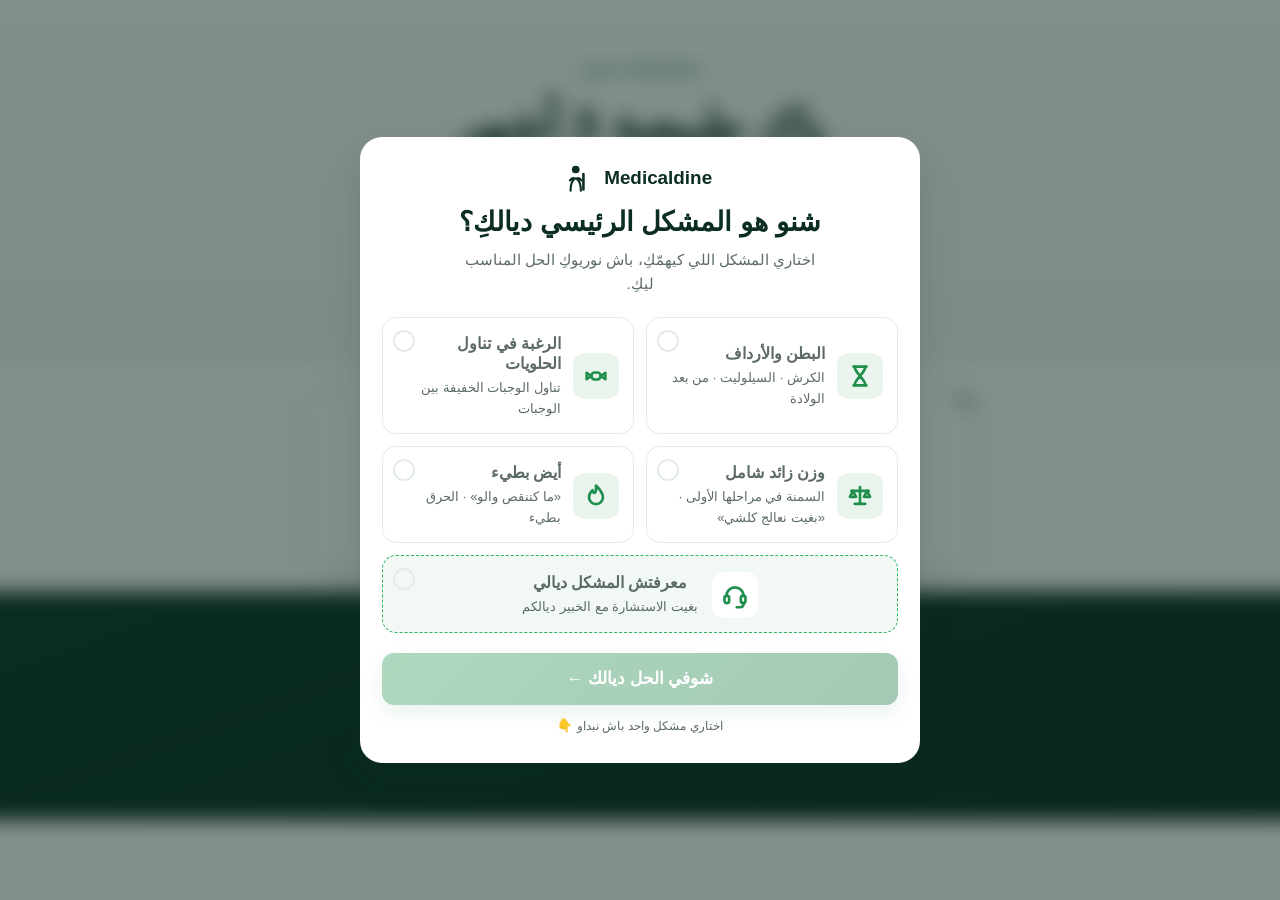
==== index.html @ 5a1ec409 "Add files via upload" ====
<!DOCTYPE html>
<html lang="ar" dir="rtl">
<head>
<meta charset="UTF-8">
<meta name="viewport" content="width=device-width, initial-scale=1, viewport-fit=cover">
<title>Medicaldine — شنو المشكل ديالكِ؟</title>
<meta name="description" content="اختاري المشكل ديالكِ باش نوريوكِ الحل المناسب: البطن، القرم، الوزن الزائد، أو الأيض البطيء. حتا يوصلك عاد خلصي في كل المغرب.">
<meta name="theme-color" content="#1f8f4e">
<link rel="preconnect" href="https://medicaldine.ma">
<link rel="stylesheet" href="styles.css">
<style>html,body{height:100%;overflow:hidden}</style>
</head>
<body>

<!-- FOND FLOUTÉ (faux accueil, non interactif) -->
<div class="gate-bg" aria-hidden="true">
  <div class="gh">
    <span class="eyebrow">Medicaldine · التنحيف</span>
    <h1>پاك طبيعية 3 أشهر مع كوتش وتطبيق هاتفي</h1>
    <p class="lead">حتا يوصلك عاد خلصي · التوصيل مجاني في كل المغرب</p>
  </div>
  <div class="gstrip">
    <img src="https://medicaldine.ma/wp-content/uploads/2026/05/medicaldine6-1.png" alt="">
    <img src="https://medicaldine.ma/wp-content/uploads/2026/05/Untitled-3-e1777773509158.webp" alt="">
    <img src="https://medicaldine.ma/wp-content/uploads/2026/05/hh-1.png" alt="">
    <img src="https://medicaldine.ma/wp-content/uploads/2025/04/medicaldine-pack2.jpg" alt="">
  </div>
  <div class="gband"></div>
</div>
<div class="gate-ov" aria-hidden="true"></div>

<!-- MODAL GATEWAY -->
<div class="gate" id="gate" role="dialog" aria-modal="true" aria-labelledby="gate-title">
  <div class="gate-modal">
    <div class="glogo">
      <span class="logo"><svg viewBox="0 0 44 42" fill="none"><circle cx="12" cy="7" r="6" fill="currentColor"/><path d="M4 40c0-9 2-16 7-19-3-1-6 0-8 3M20 40c0-9-2-16-7-19 3-1 6 0 8 3" stroke="currentColor" stroke-width="3.4" stroke-linecap="round"/><rect x="22" y="12" width="4" height="28" rx="2" fill="currentColor"/></svg>Medicaldine</span>
    </div>
    <h2 id="gate-title">شنو هو المشكل الرئيسي ديالكِ؟</h2>
    <p class="gsub">اختاري المشكل اللي كيهمّكِ، باش نوريوكِ الحل المناسب ليكِ.</p>

    <div class="prob-grid" role="radiogroup" aria-label="المشكل">
      <div class="prob-card" role="radio" aria-checked="false" tabindex="0" data-target="p-ventre.html">
        <span class="tick"><svg viewBox="0 0 24 24" fill="none" stroke="currentColor" stroke-width="3"><path d="M20 6 9 17l-5-5"/></svg></span>
        <span class="pico"><svg viewBox="0 0 24 24" fill="none" stroke="currentColor" stroke-width="2.3" stroke-linecap="round" stroke-linejoin="round"><path d="M6.5 4h11M6.5 20h11"/><path d="M7.5 4c0 3.8 3 5.4 4.5 8 1.5-2.6 4.5-4.2 4.5-8M7.5 20c0-3.8 3-5.4 4.5-8 1.5 2.6 4.5 4.2 4.5 8"/></svg></span>
        <span><b>البطن والأرداف</b><span>الكرش · السيلوليت · من بعد الولادة</span></span>
      </div>
      <div class="prob-card" role="radio" aria-checked="false" tabindex="0" data-target="p-fringales.html">
        <span class="tick"><svg viewBox="0 0 24 24" fill="none" stroke="currentColor" stroke-width="3"><path d="M20 6 9 17l-5-5"/></svg></span>
        <span class="pico"><svg viewBox="0 0 24 24" fill="none" stroke="currentColor" stroke-width="2.3" stroke-linecap="round" stroke-linejoin="round"><rect x="8" y="9" width="8" height="6" rx="3"/><path d="M8 12 4 9.3v5.4L8 12M16 12l4-2.7v5.4L16 12"/></svg></span>
        <span><b>الرغبة في تناول الحلويات</b><span>تناول الوجبات الخفيفة بين الوجبات</span></span>
      </div>
      <div class="prob-card" role="radio" aria-checked="false" tabindex="0" data-target="p-transformation.html">
        <span class="tick"><svg viewBox="0 0 24 24" fill="none" stroke="currentColor" stroke-width="3"><path d="M20 6 9 17l-5-5"/></svg></span>
        <span class="pico"><svg viewBox="0 0 24 24" fill="none" stroke="currentColor" stroke-width="2.3" stroke-linecap="round" stroke-linejoin="round"><path d="M12 4.3v14.4M7.5 18.7h9M4.5 7.6h15"/><path d="M6 7.6 3.4 12.7h5.2L6 7.6M18 7.6l-2.6 5.1h5.2L18 7.6"/></svg></span>
        <span><b>وزن زائد شامل</b><span>السمنة في مراحلها الأولى · «بغيت نعالج كلشي»</span></span>
      </div>
      <div class="prob-card" role="radio" aria-checked="false" tabindex="0" data-target="p-metabolisme.html">
        <span class="tick"><svg viewBox="0 0 24 24" fill="none" stroke="currentColor" stroke-width="3"><path d="M20 6 9 17l-5-5"/></svg></span>
        <span class="pico"><svg viewBox="0 0 24 24" fill="none" stroke="currentColor" stroke-width="2.3" stroke-linecap="round" stroke-linejoin="round"><path d="M12 3c4 4 6 6.5 6 10a6 6 0 0 1-12 0c0-2.2 1.1-4.2 3-6 0 1.8 1 2.6 2 2.2C12.5 8 12 5.5 12 3z"/></svg></span>
        <span><b>أيض بطيء</b><span>«ما كننقص والو» · الحرق بطيء</span></span>
      </div>
      <div class="prob-card consult" role="radio" aria-checked="false" tabindex="0" data-target="__consult__">
        <span class="tick"><svg viewBox="0 0 24 24" fill="none" stroke="currentColor" stroke-width="3"><path d="M20 6 9 17l-5-5"/></svg></span>
        <span class="pico"><svg viewBox="0 0 24 24" fill="none" stroke="currentColor" stroke-width="2.3" stroke-linecap="round" stroke-linejoin="round"><path d="M4.5 13a7.5 7.5 0 0 1 15 0"/><rect x="3" y="12.5" width="4" height="6.5" rx="2"/><rect x="17" y="12.5" width="4" height="6.5" rx="2"/><path d="M19.5 18.8v.7a3 3 0 0 1-3 3h-3"/></svg></span>
        <span><b>معرفتش المشكل ديالي</b><span>بغيت الاستشارة مع الخبير ديالكم</span></span>
      </div>
    </div>

    <div class="gate-actions">
      <button class="btn" id="gate-go" disabled>شوفي الحل ديالك ←</button>
    </div>
    <p class="gate-note">اختاري مشكل واحد باش نبداو 👇</p>
  </div>
</div>

<!-- MODALE CONSULTATION (5ᵉ choix) -->
<div class="modal" id="modal" role="dialog" aria-modal="true">
  <div class="modal-ov js-close"></div>
  <div class="modal-card" id="modal-card">
    <button class="modal-close js-close" aria-label="إغلاق">✕</button>
    <div class="modal-head">
      <div class="k">استشارة مجانية مع الخبير</div>
      <p>خلّي معلوماتكِ والخبير ديالنا كيتواصل معاكِ. بلا خلاص أونلاين.</p>
      <div class="chosen"><svg viewBox="0 0 24 24" width="17" height="17" fill="none" stroke="currentColor" stroke-width="2"><path d="M4.5 13a7.5 7.5 0 0 1 15 0"/><rect x="3" y="12.5" width="4" height="6.5" rx="2"/><rect x="17" y="12.5" width="4" height="6.5" rx="2"/></svg><span id="chosen-pack">—</span></div>
      <div class="chosen-imgs" id="chosen-imgs"></div>
      <div class="chosen-desc" id="chosen-desc"></div>
    </div>
    <form id="lead-form" novalidate>
      <input type="hidden" id="pack-field" name="pack">
      <div class="field" id="field-probleme" style="display:none"><label for="f-probleme">شرحي لينا المشكل ديالك</label><textarea id="f-probleme" name="probleme" rows="3" placeholder="اكتبي شنو حاسة بيه ولا شنو المشكل ديالك…"></textarea></div>
      <div class="field"><label for="f-nom">السمية الكاملة</label><input id="f-nom" name="nom" type="text" autocomplete="name" placeholder="السمية ديالكِ" required><div class="err-msg">دخّلي السمية.</div></div>
      <div class="field"><label for="f-tel">الهاتف</label><input id="f-tel" name="tel" type="tel" inputmode="numeric" autocomplete="tel" placeholder="06 12 34 56 78" required style="direction:ltr;text-align:right"><div class="err-msg">رقم غير صحيح (06 / 07).</div></div>
      <div class="field"><label for="f-ville">المدينة</label><input id="f-ville" name="ville" type="text" autocomplete="address-level2" placeholder="المدينة ديالكِ" required><div class="err-msg">دخّلي المدينة.</div></div>
      <button type="submit" class="btn" style="width:100%;margin-top:18px">طلب الاستشارة ←</button>
      <div class="form-note"><svg viewBox="0 0 24 24" fill="none" stroke="currentColor" stroke-width="2"><rect x="4" y="10" width="16" height="11" rx="2"/><path d="M8 10V7a4 4 0 0 1 8 0v3"/></svg> معلوماتكِ تبقى سرية.</div>
    </form>
    <div class="modal-success">
      <div class="ok"><svg viewBox="0 0 24 24" fill="none" stroke="currentColor" stroke-width="2.5"><path d="M20 6 9 17l-5-5"/></svg></div>
      <h3>تسجّل طلبك، <span class="uname">عزيزتي</span>!</h3>
      <p style="color:var(--muted);margin-top:6px">الخبير ديالنا كيتواصل معاكِ قريب باش يوجّهكِ للحل المناسب 😊</p>
      <button class="btn white js-close" style="margin-top:16px">إغلاق</button>
    </div>
  </div>
</div>

<script>
  document.querySelectorAll('.prob-card').forEach(function(c){
    c.addEventListener('keydown',function(e){ if(e.key==='Enter'||e.key===' '){ e.preventDefault(); c.click(); } });
  });
</script>
<script src="app.js"></script>
</body>
</html>
---- styles.css ----
/* ===== Medicaldine — parcours personnalisé (shared) ===== */
:root{
  --green:#1f8f4e; --green-3:#2bb463; --green-d:#0b2e20; --green-d2:#103a28;
  --mint:#e9f5ec; --mint-2:#f2f9f4; --paper:#f5f8f6;
  --ink:#14231d; --muted:#5c6b64; --line:#e4ece7;
  --grad:linear-gradient(135deg,var(--green-3),var(--green));
  --grad-dark:linear-gradient(160deg,var(--green-d2),var(--green-d));
  --radius:16px; --shadow:0 6px 20px rgba(11,46,32,.07); --shadow-lg:0 14px 38px rgba(11,46,32,.13);
  --wrap:1080px; --font:-apple-system,BlinkMacSystemFont,"Segoe UI","Noto Sans Arabic",Tahoma,Arial,sans-serif;
}
*{box-sizing:border-box;margin:0;padding:0}
html{scroll-behavior:smooth;-webkit-text-size-adjust:100%}
body{font-family:var(--font);color:var(--ink);background:#fff;line-height:1.6;font-size:16px;overflow-x:hidden}
img{max-width:100%;display:block}
h1,h2,h3{line-height:1.28;font-weight:800}
h1{font-size:clamp(1.75rem,7vw,2.9rem)}
h2{font-size:clamp(1.4rem,5.4vw,2.1rem)}
h3{font-size:clamp(1.05rem,3.4vw,1.25rem)}
.wrap{max-width:var(--wrap);margin:0 auto;padding:0 18px}
.eyebrow{display:inline-block;font-size:.78rem;font-weight:800;color:var(--green)}
.lead{font-size:1.02rem;color:var(--muted)}
section{padding:44px 0}
@media(min-width:820px){section{padding:64px 0}}
.center{text-align:center}
.maxw{max-width:640px;margin-inline:auto}
.section-head{margin-bottom:26px}
.bg-white{background:#fff}.bg-mint{background:var(--mint-2)}.bg-paper{background:var(--paper)}
.bg-dark{background:var(--grad-dark);color:#fff}
.bg-dark h2,.bg-dark h3,.bg-dark h4{color:#fff}.bg-dark .lead{color:#c7e2d1}

.logo{display:inline-flex;align-items:center;gap:8px;font-weight:900;font-size:1.18rem;color:var(--green-d);text-decoration:none;direction:ltr}
.logo svg{height:27px;width:auto;flex:none}.logo.on-dark{color:#fff}

header{position:sticky;top:0;z-index:50;background:rgba(255,255,255,.95);backdrop-filter:saturate(1.4) blur(10px);border-bottom:1px solid var(--line)}
.nav{display:flex;align-items:center;justify-content:space-between;height:58px}
.nav .btn{padding:9px 15px;font-size:.85rem}

/* Buttons */
.btn{display:inline-flex;align-items:center;justify-content:center;gap:8px;background:var(--grad);color:#fff;font-weight:800;
  padding:15px 24px;border-radius:12px;border:0;cursor:pointer;text-decoration:none;font-size:1.05rem;
  box-shadow:0 8px 20px rgba(31,143,78,.24);transition:transform .15s,filter .15s;line-height:1.2;font-family:inherit}
.btn:active{transform:scale(.98)}
@media(hover:hover){.btn:hover{filter:brightness(1.05)}}
.btn.white{background:#fff;color:var(--green-d);box-shadow:0 8px 22px rgba(0,0,0,.14)}
.btn[disabled]{opacity:.45;cursor:not-allowed;filter:grayscale(.3)}

/* CTA + CTV */
.cta{margin-top:22px;text-align:center}
.cta .btn{width:100%;max-width:380px}
.ctv{display:flex;align-items:center;justify-content:center;gap:7px;margin-top:10px;font-size:.82rem;color:var(--muted);font-weight:600;flex-wrap:wrap}
.ctv svg{width:15px;height:15px;color:var(--green);flex:none}
.bg-dark .ctv{color:#bfe0cd}.bg-dark .ctv svg{color:#8fe0b3}

/* ===== GATEWAY ===== */
.gate-bg{position:fixed;inset:0;overflow:hidden;filter:blur(9px) saturate(1.05);transform:scale(1.04);pointer-events:none;user-select:none;z-index:0}
.gate-bg .gh{padding:70px 20px 40px;text-align:center;background:linear-gradient(180deg,#fff,var(--mint-2))}
.gate-bg .gh h1{color:var(--green-d);max-width:16ch;margin:14px auto}
.gate-bg .gstrip{display:flex;gap:16px;justify-content:center;flex-wrap:wrap;padding:24px}
.gate-bg .gstrip img{width:150px;height:170px;object-fit:cover;border-radius:16px;box-shadow:var(--shadow)}
.gate-bg .gband{height:220px;background:var(--grad-dark)}
.gate-ov{position:fixed;inset:0;background:rgba(8,33,26,.5);z-index:1}
.gate{position:fixed;inset:0;z-index:2;display:flex;align-items:center;justify-content:center;padding:16px}
.gate-modal{background:#fff;width:100%;max-width:560px;border-radius:22px;box-shadow:var(--shadow-lg);padding:26px 22px;max-height:94vh;overflow:auto;animation:pop .25s ease}
@keyframes pop{from{transform:translateY(12px) scale(.97);opacity:0}to{transform:none;opacity:1}}
.gate-modal .glogo{display:flex;justify-content:center;margin-bottom:12px}
.gate-modal h2{text-align:center;font-size:clamp(1.3rem,5vw,1.7rem);color:var(--green-d)}
.gate-modal .gsub{text-align:center;color:var(--muted);font-size:.95rem;margin:8px auto 20px;max-width:44ch}
.prob-grid{display:grid;grid-template-columns:1fr 1fr;gap:12px}
@media(max-width:440px){.prob-grid{grid-template-columns:1fr}}
.prob-card{position:relative;display:flex;gap:12px;align-items:center;text-align:right;background:#fff;border:1.8px solid var(--line);border-radius:14px;padding:14px;cursor:pointer;transition:border .15s,background .15s,transform .1s}
.prob-card:hover{border-color:var(--green-3)}
.prob-card:active{transform:scale(.99)}
.prob-card .pico{width:46px;height:46px;flex:none;border-radius:12px;background:var(--mint);display:flex;align-items:center;justify-content:center;font-size:1.5rem}
.prob-card .pico svg{width:28px;height:28px;color:var(--green)}
.prob-card b{display:block;font-size:1rem;line-height:1.3}
.prob-card span{display:block;color:var(--muted);font-size:.82rem;margin-top:2px}
.prob-card .tick{position:absolute;top:10px;left:10px;width:22px;height:22px;border-radius:50%;border:2px solid var(--line);display:flex;align-items:center;justify-content:center;transition:.15s}
.prob-card .tick svg{width:13px;height:13px;color:#fff;opacity:0;transition:.15s}
.prob-card.sel{border-color:var(--green);background:var(--mint-2)}
.prob-card.sel .tick{background:var(--green);border-color:var(--green)}
.prob-card.sel .tick svg{opacity:1}
.gate-actions{margin-top:20px}
.gate-actions .btn{width:100%}
.gate-note{text-align:center;color:var(--muted);font-size:.78rem;margin-top:12px}

/* Hero */
.hero{background:linear-gradient(180deg,#fff,var(--mint-2));padding:26px 0 40px}
.hero-photo{border-radius:18px;overflow:hidden;box-shadow:var(--shadow-lg);aspect-ratio:1/1;background:var(--mint);margin-bottom:22px}
.hero-photo img{width:100%;height:100%;object-fit:cover}
.hero h1{margin:6px 0}.hero h1 span{color:var(--green)}
.hero .sub{margin-top:10px;color:var(--muted);font-size:1.05rem}
.trust-row{display:flex;flex-wrap:wrap;gap:7px;margin-top:16px;justify-content:center}
.chip{display:inline-flex;align-items:center;gap:6px;background:#fff;border:1px solid var(--line);color:var(--green-d);font-weight:600;font-size:.8rem;padding:7px 12px;border-radius:999px}
.chip svg{width:14px;height:14px;color:var(--green)}
.rating{display:flex;align-items:center;justify-content:center;gap:7px;font-size:.85rem;color:var(--muted);margin-top:14px}
.stars{color:#e0a500}
@media(min-width:820px){
  .hero{padding:44px 0 56px}
  .hero-grid{display:grid;grid-template-columns:1fr 1fr;gap:44px;align-items:center;text-align:right}
  .hero-grid .hero-photo{aspect-ratio:4/5;margin:0;order:2}
  .hero-grid .hero-txt{order:1}
  .hero-grid .trust-row,.hero-grid .rating{justify-content:flex-start}
  .hero-grid .cta{text-align:right}.hero-grid .cta .ctv{justify-content:flex-start}
}

/* Media rows */
.media{display:grid;gap:22px}
.m-img{border-radius:16px;overflow:hidden;box-shadow:var(--shadow);background:var(--mint)}
.m-img img{width:100%;aspect-ratio:4/3;object-fit:cover;display:block}
@media(min-width:820px){.media{grid-template-columns:1fr 1fr;gap:44px;align-items:center}.media.rev .m-img{order:2}.m-img img{aspect-ratio:4/5}}

.check-list{list-style:none;display:grid;gap:11px;margin-top:14px}
.check-list li{display:flex;gap:10px;align-items:flex-start;font-size:1rem}
.check-list li svg{flex:none;width:21px;height:21px;color:var(--green);margin-top:3px}
.bg-dark .check-list li svg{color:#8fe0b3}

/* Products */
.prod-grid{display:grid;gap:14px;max-width:760px;margin-inline:auto}
.prod-card{background:#fff;border:1px solid var(--line);border-radius:16px;overflow:hidden;display:grid;grid-template-columns:104px 1fr;align-items:center}
@media(min-width:560px){.prod-card{grid-template-columns:200px 1fr}}
.prod-card .pimg{aspect-ratio:1/1;background:var(--paper);height:100%}
.prod-card .pimg img{width:100%;height:100%;object-fit:contain;padding:10px}
.prod-card .pbody{padding:16px}
.prod-card h3{font-size:1.1rem}
.prod-card > .pbody > p{color:var(--muted);font-size:.9rem;margin-top:4px}
.packs{display:grid;gap:8px;margin-top:14px}
.pack{display:flex;align-items:center;gap:8px;width:100%;border:1.5px solid var(--line);border-radius:11px;padding:10px 12px;cursor:pointer;background:#fff;transition:border .15s,background .15s,transform .1s;font-family:inherit;text-align:right}
.pack:hover{border-color:var(--green-3);background:var(--mint-2)}
.pack:active{transform:scale(.99)}
.pack.pop{border-color:var(--green);background:var(--mint-2)}
.pack .pk-l{display:flex;flex-direction:column;flex:1;align-items:flex-start}
.pack .pk-name{font-weight:800;font-size:.9rem;color:var(--ink)}
.pack .pk-tag{font-size:.66rem;color:var(--green);font-weight:800;margin-top:1px}
.pack .pk-r{text-align:left;direction:ltr;line-height:1.15}
.pack .pk-old{display:block;text-decoration:line-through;color:var(--muted);font-size:.7rem}
.pack .pk-now{color:var(--green-d);font-weight:900;font-size:1rem}
.pack svg{width:16px;height:16px;color:var(--green);flex:none}

/* Value boxes */
.value-cols{display:grid;gap:14px;margin-top:14px}
@media(min-width:560px){.value-cols{grid-template-columns:1fr 1fr}}
.vbox{background:#fff;border:1px solid var(--line);border-radius:14px;padding:18px}
.vbox .vh{display:flex;align-items:center;gap:9px;margin-bottom:10px}
.vbox .vi{width:38px;height:38px;border-radius:10px;background:var(--mint);color:var(--green);display:flex;align-items:center;justify-content:center;flex:none}
.vbox .vi svg{width:21px;height:21px}
.vbox h4{font-size:1.02rem;font-weight:800}
.vbox ul{list-style:none;display:grid;gap:7px}
.vbox ul li{display:flex;gap:8px;align-items:flex-start;font-size:.92rem}
.vbox ul li svg{flex:none;width:17px;height:17px;color:var(--green);margin-top:4px}

/* ===== 3 OFFRES (tiers) ===== */
#offres{scroll-margin-top:72px}
.oto-pill{display:inline-flex;align-items:center;gap:6px;background:#fde7d6;color:#b45309;font-weight:800;font-size:.8rem;padding:7px 14px;border-radius:999px}
.tiers{display:grid;gap:16px}
@media(min-width:820px){.tiers{grid-template-columns:repeat(3,1fr);align-items:stretch}
  .tiers.n4{grid-template-columns:repeat(4,1fr)}
  .tiers.n3{grid-template-columns:repeat(3,1fr)}
  .tiers.n2{grid-template-columns:1fr 1fr;max-width:680px;margin-inline:auto}}
.prod-grid.one{max-width:280px;margin-inline:auto}
.tier{position:relative;background:#fff;border:1px solid var(--line);border-radius:18px;padding:22px;display:flex;flex-direction:column;box-shadow:var(--shadow)}
.tier.reco{border:2px solid var(--green);box-shadow:var(--shadow-lg)}
@media(min-width:820px){.tier.reco{transform:translateY(-8px)}}
.tier-badge{position:absolute;top:-11px;right:18px;background:var(--grad);color:#fff;font-size:.72rem;font-weight:800;padding:5px 13px;border-radius:999px}
.tier .tname{font-size:.82rem;font-weight:800;color:var(--green);letter-spacing:.02em}
.tier h3{font-size:1.2rem;margin:2px 0 4px}
.tier .tsub{color:var(--muted);font-size:.86rem;min-height:20px}
.tier .tprice{display:flex;align-items:baseline;gap:9px;margin:14px 0 4px;flex-wrap:wrap}
.tier .told{text-decoration:line-through;color:var(--muted);font-size:.95rem;direction:ltr}
.tier .tnow{color:var(--green-d);font-weight:900;font-size:2rem;line-height:1;direction:ltr}
.tier .tnow small{font-size:.9rem;font-weight:800}
.tier .promo{display:inline-block;background:#fde9d8;color:#b45309;font-weight:800;font-size:.74rem;padding:4px 10px;border-radius:999px;margin-bottom:12px}
.tier .tlist{list-style:none;display:grid;gap:9px;margin:6px 0 16px}
.tier .tlabel{font-size:.75rem;font-weight:800;color:var(--muted);margin-top:6px}
.tier .tlist li{display:flex;gap:9px;align-items:flex-start;font-size:.92rem}
.tier .tlist li svg{flex:none;width:18px;height:18px;color:var(--green);margin-top:4px}
.tier .tlist li.prod{align-items:center}
.tier .tlist li.prod svg{color:var(--green-d)}
.tier .tlist li.prod .pthumb{flex:none;width:42px;height:42px;object-fit:contain;padding:2px;border-radius:8px;background:#fff;border:1px solid var(--line);margin-top:0}
.tier .tlist li.prod span{font-weight:600}
.tier .btn{width:100%;margin-top:auto}
.tier .tctv{text-align:center;font-size:.76rem;color:var(--muted);margin-top:8px}
.tier .tctv svg{width:13px;height:13px;color:var(--green);vertical-align:-2px}

/* Videos */
.video-grid{display:grid;grid-template-columns:1fr 1fr;gap:11px}
@media(min-width:560px){.video-grid{grid-template-columns:repeat(3,1fr)}}
@media(min-width:820px){.video-grid{grid-template-columns:repeat(6,1fr)}}
.vcard{border-radius:12px;overflow:hidden;background:#000;box-shadow:var(--shadow);aspect-ratio:9/16}
.vcard video{width:100%;height:100%;object-fit:cover;display:block;background:#000}
.testi-row{display:grid;gap:12px;margin-top:18px}
@media(min-width:680px){.testi-row{grid-template-columns:repeat(3,1fr)}}
.testi{background:#fff;border:1px solid var(--line);border-radius:12px;padding:16px}
.testi .stars{font-size:.95rem;margin-bottom:7px}.testi p{font-size:.95rem}
.testi .who{display:flex;align-items:center;gap:10px;margin-top:12px}
.testi .av{width:36px;height:36px;border-radius:50%;background:var(--grad);color:#fff;display:flex;align-items:center;justify-content:center;font-weight:800;flex:none}
.testi .who b{display:block;font-size:.86rem}.testi .who span{font-size:.75rem;color:var(--muted)}

/* Reassurance */
.reassure{display:grid;gap:12px}
@media(min-width:680px){.reassure{grid-template-columns:repeat(3,1fr)}}
.reassure .r{display:flex;gap:12px;align-items:center;background:#fff;border:1px solid var(--line);border-radius:12px;padding:16px}
.reassure .r svg{flex:none;width:24px;height:24px;color:var(--green)}
.reassure .r b{display:block;font-size:.95rem}.reassure .r span{color:var(--muted);font-size:.85rem}

/* FAQ */
.faq{display:grid;gap:10px;max-width:760px;margin-inline:auto}
.faq details{background:#fff;border:1px solid var(--line);border-radius:12px;padding:2px 18px}
.faq summary{cursor:pointer;list-style:none;font-weight:700;padding:15px 0 15px 30px;position:relative;font-size:1rem}
.faq summary::-webkit-details-marker{display:none}
.faq summary::after{content:"+";position:absolute;left:0;top:12px;font-size:1.5rem;font-weight:400;color:var(--green);transition:transform .2s}
.faq details[open] summary::after{transform:rotate(45deg)}
.faq .a{padding:0 0 15px;color:var(--muted);font-size:.95rem}

.urgency{display:inline-flex;align-items:center;gap:8px;background:rgba(255,255,255,.12);border:1px solid rgba(255,255,255,.26);color:#fff;font-weight:700;padding:8px 15px;border-radius:999px;font-size:.85rem;margin-bottom:16px}
.urgency .pulse{width:8px;height:8px;border-radius:50%;background:#8fe0b3;animation:pulse 1.8s infinite}
@keyframes pulse{0%{box-shadow:0 0 0 0 rgba(143,224,179,.6)}70%{box-shadow:0 0 0 10px rgba(143,224,179,0)}100%{box-shadow:0 0 0 0 rgba(143,224,179,0)}}

footer{background:#08211a;color:#9fbab4;padding:28px 0;font-size:.82rem;text-align:center}
footer .logo{margin-bottom:8px}
footer a{color:#cfe6dc;text-decoration:none}

.mobile-cta{position:fixed;left:0;right:0;bottom:0;z-index:60;background:#fff;border-top:1px solid var(--line);padding:8px 14px calc(8px + env(safe-area-inset-bottom));box-shadow:0 -6px 22px rgba(0,0,0,.08);display:none;text-align:center;transform:translateY(135%);transition:transform .3s cubic-bezier(.22,1,.36,1)}
.mobile-cta.show{transform:translateY(0)}
.mobile-cta .btn{width:100%;padding:14px}
.mobile-cta .ctv{margin-top:5px;font-size:.72rem}
@media(max-width:819px){.mobile-cta{display:block}body.has-mcta{padding-bottom:86px}}

/* Modal form */
.modal{position:fixed;inset:0;z-index:100;display:none;align-items:flex-end;justify-content:center}
@media(min-width:560px){.modal{align-items:center;padding:16px}}
.modal.open{display:flex}
.modal-ov{position:absolute;inset:0;background:rgba(8,33,26,.62);backdrop-filter:blur(3px)}
.modal-card{position:relative;background:#fff;width:100%;max-width:440px;border-radius:20px 20px 0 0;box-shadow:var(--shadow-lg);padding:24px 20px;max-height:94vh;overflow:auto;animation:up .25s ease}
@media(min-width:560px){.modal-card{border-radius:20px;animation:pop .22s ease}}
@keyframes up{from{transform:translateY(100%)}to{transform:none}}
.modal-close{position:absolute;top:12px;left:12px;width:34px;height:34px;border:0;background:var(--paper);border-radius:50%;cursor:pointer;font-size:1.1rem;color:var(--muted)}
.modal-head{padding-left:30px}
.modal-head .k{font-weight:900;font-size:1.2rem;color:var(--green-d)}
.modal-head p{color:var(--muted);font-size:.9rem;margin-top:5px}
.chosen{display:flex;align-items:center;gap:8px;background:var(--mint);color:var(--green-d);font-weight:800;font-size:.9rem;padding:11px 13px;border-radius:12px;margin-top:14px}
.chosen svg{width:17px;height:17px;color:var(--green);flex:none}
.field{margin-top:13px}
.field label{display:block;font-weight:700;font-size:.82rem;margin-bottom:6px;color:var(--green-d)}
.field input,.field select{width:100%;padding:14px;border:1.6px solid var(--line);border-radius:12px;font-size:1.05rem;font-family:inherit;background:#fdfefe;color:var(--ink)}
.field select{appearance:none;padding-left:40px;background-image:url("data:image/svg+xml,%3Csvg xmlns='http://www.w3.org/2000/svg' width='14' height='14' viewBox='0 0 24 24' fill='none' stroke='%235c6b64' stroke-width='2.5'%3E%3Cpath d='M6 9l6 6 6-6'/%3E%3C/svg%3E");background-repeat:no-repeat;background-position:left 14px center}
.field input:focus,.field select:focus{outline:0;border-color:var(--green);box-shadow:0 0 0 4px rgba(31,143,78,.14)}
.field input.err,.field select.err{border-color:#c0392b}
.err-msg{color:#c0392b;font-size:.76rem;margin-top:5px;display:none}
.field input.err ~ .err-msg,.field select.err ~ .err-msg{display:block}
.form-note{display:flex;align-items:center;gap:7px;justify-content:center;margin-top:12px;color:var(--muted);font-size:.78rem}
.form-note svg{width:14px;height:14px;color:var(--green);flex:none}
.modal-success{display:none;text-align:center;padding:8px 6px}
.modal-success .ok{width:58px;height:58px;border-radius:50%;background:var(--mint);color:var(--green);display:flex;align-items:center;justify-content:center;margin:4px auto 14px}
.modal-success .ok svg{width:30px;height:30px}
.modal-card.done form,.modal-card.done .modal-head{display:none}
.modal-card.done .modal-success{display:block}
.note-prod{font-size:.82rem;color:var(--muted);text-align:center;margin-top:16px}

/* ================= MOBILE OPTIMIZATION (clients = mobile only) ================= */
*{-webkit-tap-highlight-color:transparent}
a,button,summary,.btn,.pack,.prob-card{touch-action:manipulation}
html{scroll-padding-top:70px}
.btn{min-height:52px}
img{content-visibility:auto}

@media(max-width:819px){
  /* Mobile : ordre naturel (du moins cher au plus cher), pas de réordonnancement */
  .tier{padding:16px 18px 18px}
  .tier.reco{transform:none}

  /* CTA plus grands, faciles à toucher au pouce */
  .cta .btn{min-height:56px;font-size:1.1rem;font-weight:800}
  .tier .btn{min-height:54px;font-size:1.05rem}
  .nav .btn{min-height:44px}

  /* Hero plus compact : le CTA vers les offres est atteint plus vite */
  .hero{padding:16px 0 28px}
  .hero-photo{aspect-ratio:1/1;max-height:46vh;margin-bottom:16px}
  .hero-photo img{object-position:center 30%}
  .hero h1{font-size:1.95rem;line-height:1.25}
  .hero .sub{font-size:1rem;margin-top:8px}
  .trust-row{gap:6px;margin-top:12px}
  .chip{font-size:.76rem;padding:6px 10px}

  /* Sections un peu plus serrées = moins de scroll */
  section{padding:38px 0}
  .section-head{margin-bottom:22px}

  /* Barre CTA fixe : très visible et confortable */
  .mobile-cta{padding:9px 12px calc(9px + env(safe-area-inset-bottom))}
  .mobile-cta .btn{min-height:56px;font-size:1.06rem;font-weight:800}
  body.has-mcta{padding-bottom:92px}

  /* FAQ : zone de tap plus grande */
  .faq summary{padding:18px 0 18px 32px;font-size:1.02rem}
  .faq summary::after{top:14px}

  /* Modale : fermeture plus grande + champs confortables (pas de zoom iOS) */
  .modal-close{width:40px;height:40px;font-size:1.25rem}
  .modal-card{padding:22px 18px calc(20px + env(safe-area-inset-bottom))}
  .field input,.field select{padding:15px;font-size:16px}
  .field label{font-size:.86rem}

  /* Vidéos : 2 colonnes lisibles */
  .video-grid{gap:10px}

  /* Liens/titres respirent */
  h1,h2{letter-spacing:-.01em}
}

/* Très petits écrans */
@media(max-width:360px){
  body{font-size:15px}
  .hero h1{font-size:1.75rem}
  .tier .tnow{font-size:1.7rem}
}

/* ============ DESKTOP : les 3 offres visibles ensemble sans scroller ============ */
@media(min-width:820px){
  #offres{padding:26px 0}
  #offres .wrap{max-width:1180px}
  #offres .section-head{margin-bottom:12px}
  #offres .oto-pill{padding:4px 11px;font-size:.74rem}
  #offres h2{font-size:1.45rem;margin-top:7px}
  #offres .lead{font-size:.88rem;margin-top:5px}

  .tiers{gap:14px}
  .tier{padding:14px 16px}
  .tier.reco{transform:none}                 /* pas de décalage qui rallonge la section */
  .tier .tname{font-size:.76rem}
  .tier h3{font-size:1.05rem;margin:1px 0 2px}
  .tier .tsub{font-size:.79rem;min-height:0;line-height:1.35}
  .tier .tprice{margin:6px 0 3px}
  .tier .tnow{font-size:1.48rem}
  .tier .promo{margin-bottom:6px;padding:3px 9px;font-size:.72rem}
  .tier .tlabel{margin-top:1px;font-size:.69rem}
  .tier .tlist{gap:5px;margin:3px 0 8px}
  .tier .tlist li{font-size:.84rem}
  .tier .tlist li.prod .pthumb{width:28px;height:28px}
  .tier .btn{min-height:42px;padding:10px 16px;font-size:.96rem}
  .tier .tctv{margin-top:4px;font-size:.74rem}
}

/* Garantie satisfait ou remboursé (sous les offres) */
.guarantee{display:flex;align-items:center;justify-content:center;gap:10px;max-width:600px;margin:18px auto 0;background:#fff;border:1.5px solid var(--green);border-radius:14px;padding:13px 18px;color:var(--green-d);font-weight:800;font-size:.98rem;text-align:center;line-height:1.4;box-shadow:var(--shadow)}
.guarantee svg{width:24px;height:24px;color:var(--green);flex:none}
@media(min-width:820px){.guarantee{margin-top:14px;font-size:.95rem;padding:11px 18px}}

/* Modale : images des produits du pack choisi */
.chosen-imgs{display:flex;gap:8px;flex-wrap:wrap;margin-top:10px}
.chosen-imgs .ci{display:flex;flex-direction:column;align-items:center;gap:4px;flex:1;min-width:72px;background:#fff;border:1px solid var(--line);border-radius:10px;padding:7px 6px}
.chosen-imgs .ci img{width:40px;height:40px;object-fit:contain}
.chosen-imgs .ci span{font-size:.68rem;color:var(--muted);font-weight:700;text-align:center;line-height:1.2}

/* ===== Section produits : fiches premium (image + fوائد + مكوّنات) ===== */
#produits{scroll-margin-top:72px}
.pinfo-grid{display:grid;gap:18px;max-width:960px;margin-inline:auto}
@media(min-width:820px){
  .pinfo-grid.n2{grid-template-columns:1fr 1fr}
  .pinfo-grid.n3{grid-template-columns:repeat(3,1fr)}
  .pinfo-grid.n1{grid-template-columns:1fr;max-width:520px}
}
.pinfo{background:#fff;border:1px solid var(--line);border-radius:20px;overflow:hidden;box-shadow:var(--shadow);display:flex;flex-direction:column;transition:transform .18s ease,box-shadow .18s ease}
@media(hover:hover){.pinfo:hover{transform:translateY(-4px);box-shadow:var(--shadow-lg)}}
.pinfo-media{position:relative;display:flex;align-items:center;justify-content:center;padding:22px;min-height:170px;background:radial-gradient(120% 120% at 50% 0%,#eef8f1,#dcefe3)}
.pinfo-media::after{content:"";position:absolute;left:50%;bottom:16px;transform:translateX(-50%);width:60%;height:14px;background:rgba(11,46,32,.16);filter:blur(9px);border-radius:50%}
.pinfo-media img{position:relative;max-height:140px;max-width:74%;object-fit:contain;filter:drop-shadow(0 10px 16px rgba(11,46,32,.18))}
.pinfo-content{padding:18px 20px 20px;flex:1}
.pinfo-content h3{font-size:1.22rem;color:var(--green-d)}
.pinfo-label{font-size:.72rem;font-weight:800;color:var(--green);letter-spacing:.03em;margin:14px 0 8px}
.pinfo .check-list{margin-top:0;gap:9px}
.pinfo .check-list li{font-size:.93rem;align-items:center}
.pinfo .check-list li svg{width:22px;height:22px;flex:none;margin-top:0;color:var(--green);background:var(--mint);border-radius:50%;padding:4px}
.ingredients{display:flex;flex-wrap:wrap;gap:7px}
.ingredients .ing{background:var(--mint-2);border:1px solid var(--line);color:var(--green-d);font-weight:700;font-size:.79rem;padding:6px 12px;border-radius:999px}

/* Bouton "je ne sais pas quel pack" (sous les offres) */
.not-sure{text-align:center;margin-top:16px}
.not-sure button{display:inline-flex;align-items:center;justify-content:center;gap:9px;width:100%;max-width:560px;background:var(--mint-2);border:1.6px dashed var(--green);color:var(--green-d);font-weight:800;font-size:.95rem;line-height:1.35;padding:14px 20px;border-radius:14px;cursor:pointer;font-family:inherit;transition:background .15s,transform .1s}
.not-sure button:hover{background:var(--mint)}
.not-sure button:active{transform:scale(.99)}
.not-sure button svg{width:20px;height:20px;color:var(--green);flex:none}
/* Bloc description du problème dans la modale */
.chosen-desc{display:none;background:var(--mint-2);border:1px solid var(--line);border-right:3px solid var(--green);border-radius:12px;padding:12px 14px;margin-top:10px;font-size:.92rem;color:var(--ink);line-height:1.6;font-weight:600}

/* 5ᵉ choix gateway : consultation avec l'expert (pleine largeur, contenu centré) */
.prob-card.consult{grid-column:1 / -1;border-style:dashed;border-color:var(--green-3);background:var(--mint-2);justify-content:center;text-align:center;gap:14px}
.prob-card.consult .pico{background:#fff}
.prob-card.consult > span:last-child{flex:0 1 auto}
.prob-card.consult.sel{border-style:solid;border-color:var(--green)}
/* Textarea (description du problème) */
.field textarea{width:100%;padding:14px;border:1.6px solid var(--line);border-radius:12px;font-size:16px;font-family:inherit;background:#fdfefe;color:var(--ink);resize:vertical;min-height:84px;line-height:1.55}
.field textarea::placeholder{color:#9fb0aa}
.field textarea:focus{outline:0;border-color:var(--green);box-shadow:0 0 0 4px rgba(31,143,78,.14)}

/* ===== Offres repliables (desktop = tout ouvert ; mobile = plié + "lire la suite") ===== */
.tier-toggle{display:none}
.tier-more{display:block}
@media(min-width:820px){
  /* Desktop : contenu toujours visible, bouton aligné en bas (hauteurs égales) */
  .tier-more{display:flex;flex-direction:column;flex:1}
  .tier-toggle{display:none !important}
}
@media(max-width:819px){
  /* Mobile : petite carte, contenu masqué derrière "اقرأ المزيد" */
  .tier-more{display:none}
  .tier.open .tier-more{display:block;animation:fade .2s ease}
  .tier-toggle{display:inline-flex;align-items:center;justify-content:center;gap:7px;width:100%;margin-top:12px;
    background:#fff;border:1.6px solid var(--green);color:var(--green-d);font-weight:800;font-size:.92rem;
    padding:11px;border-radius:11px;cursor:pointer;font-family:inherit;transition:background .15s}
  .tier-toggle:active{background:var(--mint-2)}
  .tier-toggle svg{width:17px;height:17px;transition:transform .2s}
  .tier.open .tier-toggle svg{transform:rotate(180deg)}
  .tier.reco .tier-toggle{border-color:var(--green);background:var(--mint-2)}
}
@keyframes fade{from{opacity:0;transform:translateY(-4px)}to{opacity:1;transform:none}}

/* Vignettes produits dans la carte d'offre + carte repliée plus compacte (mobile) */
.tier-thumbs{display:none}
@media(max-width:819px){
  .tier{padding:14px 16px 14px}
  .tier:not(.open) .tsub{display:none}
  .tier .tname{font-size:.74rem}
  .tier h3{margin:1px 0}
  .tier .tprice{margin:6px 0 4px}
  .tier .tnow{font-size:1.7rem}
  .tier .promo{margin-bottom:0}
  .tier-thumbs{display:flex;gap:6px;justify-content:flex-start;margin:10px 0 2px;flex-wrap:wrap}
  .tier.open .tier-thumbs{display:none}
  .tier-thumbs img{width:42px;height:42px;object-fit:contain;background:#fff;border:1px solid var(--line);border-radius:9px;padding:2px}
  .tier-toggle{margin-top:10px;padding:9px;font-size:.88rem}
}
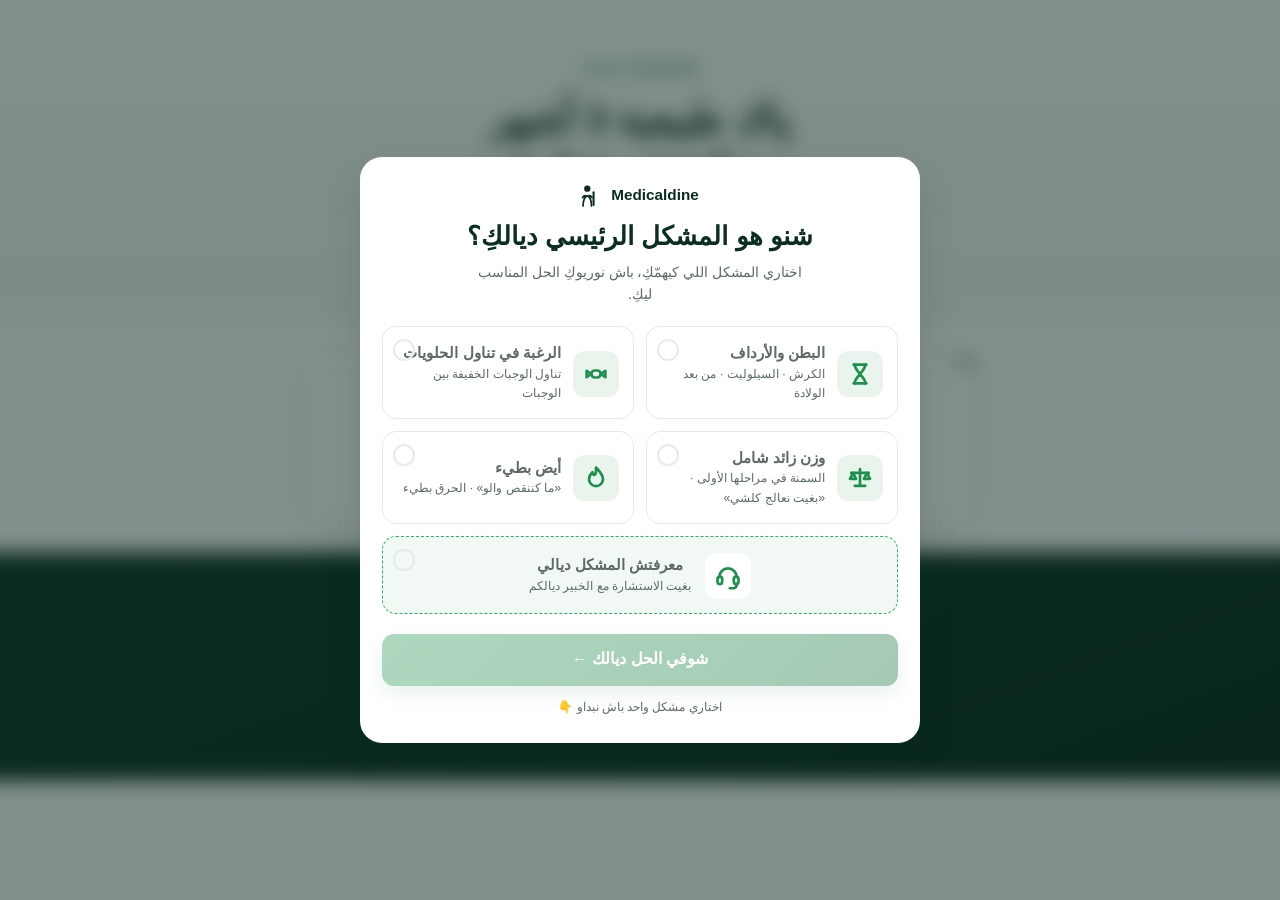
==== commit 4552876c: "gfrez" ====
--- a/index.html
+++ b/index.html
@@ -6,6 +6,23 @@
 <title>Medicaldine — شنو المشكل ديالكِ؟</title>
 <meta name="description" content="اختاري المشكل ديالكِ باش نوريوكِ الحل المناسب: البطن، القرم، الوزن الزائد، أو الأيض البطيء. حتا يوصلك عاد خلصي في كل المغرب.">
 <meta name="theme-color" content="#1f8f4e">
+<!-- Meta Pixel Code -->
+<script>
+!function(f,b,e,v,n,t,s)
+{if(f.fbq)return;n=f.fbq=function(){n.callMethod?
+n.callMethod.apply(n,arguments):n.queue.push(arguments)};
+if(!f._fbq)f._fbq=n;n.push=n;n.loaded=!0;n.version='2.0';
+n.queue=[];t=b.createElement(e);t.async=!0;
+t.src=v;s=b.getElementsByTagName(e)[0];
+s.parentNode.insertBefore(t,s)}(window, document,'script',
+'https://connect.facebook.net/en_US/fbevents.js');
+fbq('init', '1338142448259106');
+fbq('track', 'PageView');
+</script>
+<noscript><img height="1" width="1" style="display:none"
+src="https://www.facebook.com/tr?id=1338142448259106&ev=PageView&noscript=1"
+/></noscript>
+<!-- End Meta Pixel Code -->
 <link rel="preconnect" href="https://medicaldine.ma">
 <link rel="stylesheet" href="styles.css">
 <style>html,body{height:100%;overflow:hidden}</style>
--- a/styles.css
+++ b/styles.css
@@ -9,13 +9,13 @@
   --wrap:1080px; --font:-apple-system,BlinkMacSystemFont,"Segoe UI","Noto Sans Arabic",Tahoma,Arial,sans-serif;
 }
 *{box-sizing:border-box;margin:0;padding:0}
-html{scroll-behavior:smooth;-webkit-text-size-adjust:100%}
-body{font-family:var(--font);color:var(--ink);background:#fff;line-height:1.6;font-size:16px;overflow-x:hidden}
+html{scroll-behavior:smooth;-webkit-text-size-adjust:100%;font-size:93.75%}
+body{font-family:var(--font);color:var(--ink);background:#fff;line-height:1.6;font-size:1rem;overflow-x:hidden}
 img{max-width:100%;display:block}
 h1,h2,h3{line-height:1.28;font-weight:800}
-h1{font-size:clamp(1.75rem,7vw,2.9rem)}
-h2{font-size:clamp(1.4rem,5.4vw,2.1rem)}
-h3{font-size:clamp(1.05rem,3.4vw,1.25rem)}
+h1{font-size:clamp(1.55rem,6vw,2.5rem)}
+h2{font-size:clamp(1.25rem,4.7vw,1.85rem)}
+h3{font-size:clamp(1rem,3vw,1.15rem)}
 .wrap{max-width:var(--wrap);margin:0 auto;padding:0 18px}
 .eyebrow{display:inline-block;font-size:.78rem;font-weight:800;color:var(--green)}
 .lead{font-size:1.02rem;color:var(--muted)}
@@ -27,9 +27,14 @@
 .bg-white{background:#fff}.bg-mint{background:var(--mint-2)}.bg-paper{background:var(--paper)}
 .bg-dark{background:var(--grad-dark);color:#fff}
 .bg-dark h2,.bg-dark h3,.bg-dark h4{color:#fff}.bg-dark .lead{color:#c7e2d1}
-
-.logo{display:inline-flex;align-items:center;gap:8px;font-weight:900;font-size:1.18rem;color:var(--green-d);text-decoration:none;direction:ltr}
-.logo svg{height:27px;width:auto;flex:none}.logo.on-dark{color:#fff}
+/* Section Offres : fond vert foncé + textes clairs pour rester lisibles */
+#offres{background:#0d3425}
+#offres .section-head h2{color:#fff}
+#offres .section-head .lead{color:#bcd8c8}
+#offres .tiers-cta .tctv{color:#bcd8c8}
+
+.logo{display:inline-flex;align-items:center;gap:7px;font-weight:900;font-size:1.02rem;color:var(--green-d);text-decoration:none;direction:ltr}
+.logo svg{height:22px;width:auto;flex:none}.logo.on-dark{color:#fff}
 
 header{position:sticky;top:0;z-index:50;background:rgba(255,255,255,.95);backdrop-filter:saturate(1.4) blur(10px);border-bottom:1px solid var(--line)}
 .nav{display:flex;align-items:center;justify-content:space-between;height:58px}
@@ -277,7 +282,7 @@
   .hero{padding:16px 0 28px}
   .hero-photo{aspect-ratio:1/1;max-height:46vh;margin-bottom:16px}
   .hero-photo img{object-position:center 30%}
-  .hero h1{font-size:1.95rem;line-height:1.25}
+  .hero h1{font-size:1.72rem;line-height:1.25}
   .hero .sub{font-size:1rem;margin-top:8px}
   .trust-row{gap:6px;margin-top:12px}
   .chip{font-size:.76rem;padding:6px 10px}
@@ -311,7 +316,7 @@
 /* Très petits écrans */
 @media(max-width:360px){
   body{font-size:15px}
-  .hero h1{font-size:1.75rem}
+  .hero h1{font-size:1.55rem}
   .tier .tnow{font-size:1.7rem}
 }
 
@@ -430,3 +435,72 @@
   .tier-thumbs img{width:42px;height:42px;object-fit:contain;background:#fff;border:1px solid var(--line);border-radius:9px;padding:2px}
   .tier-toggle{margin-top:10px;padding:9px;font-size:.88rem}
 }
+
+/* ============================================================
+   Offres — liste sélectionnable (style « sélecteur de produit »)
+   Scopé #offres : la spécificité #id l'emporte sur les anciennes règles .tier
+   ============================================================ */
+#offres .tiers{display:flex;flex-direction:column;gap:0;max-width:600px;margin:0 auto;
+  background:#fff;border:1px solid var(--line);border-radius:16px;overflow:hidden;box-shadow:var(--shadow)}
+#offres .tier{position:relative;display:block;background:#fff;border:0;border-top:1px solid var(--line);
+  border-radius:0;padding:0;box-shadow:none;transform:none;cursor:pointer;transition:background .15s}
+#offres .tier:first-child{border-top:0}
+#offres .tier:hover{background:#fafcfb}
+#offres .tier.sel{background:var(--mint-2)}
+#offres .tier.sel::before{content:"";position:absolute;inset-inline-start:0;top:0;bottom:0;width:3px;background:var(--green)}
+#offres .tier-head{display:flex;align-items:center;gap:14px;padding:14px 16px}
+/* Vignette pack : les images des produits du pack, en grille compacte */
+#offres .tier-imgs{flex:none;width:74px;height:74px;background:#f3f6f4;border-radius:12px;padding:5px;display:grid;gap:3px;place-items:center}
+#offres .tier-imgs img{width:100%;height:100%;object-fit:contain;min-width:0;min-height:0}
+#offres .tier-imgs[data-count="2"]{grid-template-columns:1fr 1fr}
+#offres .tier-imgs[data-count="3"]{grid-template-columns:1fr 1fr;grid-template-rows:1fr 1fr}
+#offres .tier-imgs[data-count="3"] img:first-child{grid-column:1 / span 2}
+#offres .tier-imgs[data-count="4"]{grid-template-columns:1fr 1fr;grid-template-rows:1fr 1fr}
+#offres .tier-imgs > svg{width:34px;height:34px;color:var(--green)}
+#offres .tier-info{flex:1;min-width:0;display:flex;flex-direction:column;gap:1px}
+#offres .tier-tag{display:inline-flex;align-items:center;gap:7px;font-size:.78rem;font-weight:700;color:var(--muted)}
+#offres .tier-tag .tdot{width:9px;height:9px;border-radius:50%;background:#b79ad6;flex:none}
+#offres .tier:nth-child(1) .tdot{background:#8fb4e0}
+#offres .tier:nth-child(4) .tdot{background:#e0a06a}
+#offres .tier:nth-child(5) .tdot{background:#d98aa6}
+#offres .tier.reco .tdot{background:var(--green-3)}
+#offres .tier-tag .tier-hot{margin-inline-start:6px;background:var(--grad);color:#fff;
+  font-size:.64rem;font-weight:800;padding:2px 8px;border-radius:999px}
+#offres .tier h3{font-size:1.12rem;margin:2px 0;font-weight:800;color:var(--ink);line-height:1.2}
+#offres .tier.sel h3{text-decoration:underline;text-underline-offset:3px;text-decoration-thickness:2px}
+#offres .tier .tprice{display:flex;align-items:baseline;gap:8px;margin:1px 0 0;flex-wrap:wrap}
+#offres .tier .told{text-decoration:line-through;color:var(--muted);font-size:.82rem;direction:ltr}
+#offres .tier .tnow{color:var(--green-d);font-weight:900;font-size:1.18rem;line-height:1;direction:ltr}
+#offres .tier .tnow small{font-size:.7rem;font-weight:800}
+#offres .tier-radio{flex:none;width:24px;height:24px;border-radius:50%;border:2px solid var(--line);
+  display:flex;align-items:center;justify-content:center;color:#fff;transition:.15s}
+#offres .tier-radio svg{width:13px;height:13px;opacity:0;transition:.15s}
+#offres .tier.sel .tier-radio{background:var(--green);border-color:var(--green)}
+#offres .tier.sel .tier-radio svg{opacity:1}
+/* toggle « lire la suite » = petit lien sous le prix */
+#offres .tier-toggle{display:inline-flex !important;align-items:center;gap:5px;width:auto;
+  margin:5px 0 0;padding:0;background:none;border:0;color:var(--green);font-weight:700;
+  font-size:.8rem;cursor:pointer;font-family:inherit}
+#offres .tier-toggle:active{background:none}
+#offres .tier-toggle svg{width:15px;height:15px;transition:transform .2s}
+#offres .tier.open .tier-toggle svg{transform:rotate(180deg)}
+#offres .tier-more{display:none;padding-block:0 14px;padding-inline-start:104px;padding-inline-end:16px}
+#offres .tier.open .tier-more{display:block;animation:fade .2s ease}
+#offres .tier .tlabel{font-size:.72rem;font-weight:800;color:var(--muted);margin-top:8px}
+#offres .tier .tlist{list-style:none;display:grid;gap:7px;margin:5px 0 0}
+#offres .tier .tlist li{display:flex;gap:8px;align-items:center;font-size:.86rem}
+#offres .tier .tlist li svg{flex:none;width:16px;height:16px;color:var(--green)}
+#offres .tier .tlist li.prod .pthumb{flex:none;width:34px;height:34px;object-fit:contain;
+  padding:2px;border-radius:8px;background:#fff;border:1px solid var(--line)}
+/* bouton unique de commande sous la liste */
+.tiers-cta{max-width:600px;margin:16px auto 0}
+.tiers-cta .btn{width:100%}
+.tiers-cta .tctv{display:flex;align-items:center;justify-content:center;gap:7px;margin-top:9px;
+  font-size:.78rem;color:var(--muted);font-weight:600}
+.tiers-cta .tctv svg{width:14px;height:14px;color:var(--green);flex:none}
+@media(min-width:600px){
+  #offres .tier-imgs{width:84px;height:84px}
+  #offres .tier h3{font-size:1.2rem}
+  #offres .tier .tnow{font-size:1.3rem}
+  #offres .tier-more{padding-inline-start:114px}
+}
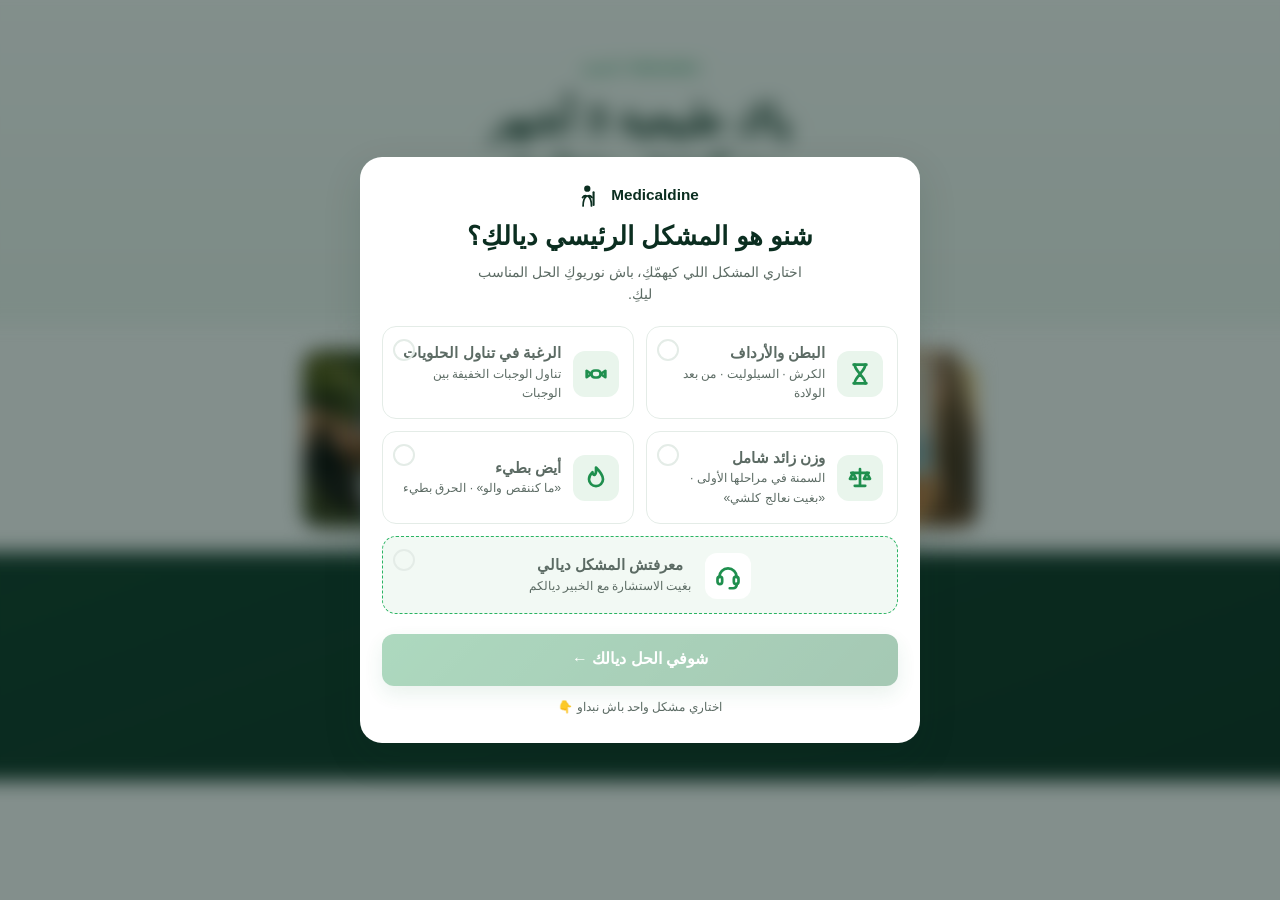
==== commit 0226ab16: "v" ====
--- a/index.html
+++ b/index.html
@@ -37,10 +37,10 @@
     <p class="lead">حتا يوصلك عاد خلصي · التوصيل مجاني في كل المغرب</p>
   </div>
   <div class="gstrip">
-    <img src="https://medicaldine.ma/wp-content/uploads/2026/05/medicaldine6-1.png" alt="">
-    <img src="https://medicaldine.ma/wp-content/uploads/2026/05/Untitled-3-e1777773509158.webp" alt="">
-    <img src="https://medicaldine.ma/wp-content/uploads/2026/05/hh-1.png" alt="">
-    <img src="https://medicaldine.ma/wp-content/uploads/2025/04/medicaldine-pack2.jpg" alt="">
+    <img src="img/prod-shar.jpg" alt="">
+    <img src="img/prod-cream.jpg" alt="">
+    <img src="img/prod-drink.jpg" alt="">
+    <img src="img/pack-nature.jpg" alt="">
   </div>
   <div class="gband"></div>
 </div>
--- a/styles.css
+++ b/styles.css
@@ -451,7 +451,7 @@
 #offres .tier-head{display:flex;align-items:center;gap:14px;padding:14px 16px}
 /* Vignette pack : les images des produits du pack, en grille compacte */
 #offres .tier-imgs{flex:none;width:74px;height:74px;background:#f3f6f4;border-radius:12px;padding:5px;display:grid;gap:3px;place-items:center}
-#offres .tier-imgs img{width:100%;height:100%;object-fit:contain;min-width:0;min-height:0}
+#offres .tier-imgs img{width:100%;height:100%;object-fit:cover;border-radius:7px;min-width:0;min-height:0}
 #offres .tier-imgs[data-count="2"]{grid-template-columns:1fr 1fr}
 #offres .tier-imgs[data-count="3"]{grid-template-columns:1fr 1fr;grid-template-rows:1fr 1fr}
 #offres .tier-imgs[data-count="3"] img:first-child{grid-column:1 / span 2}
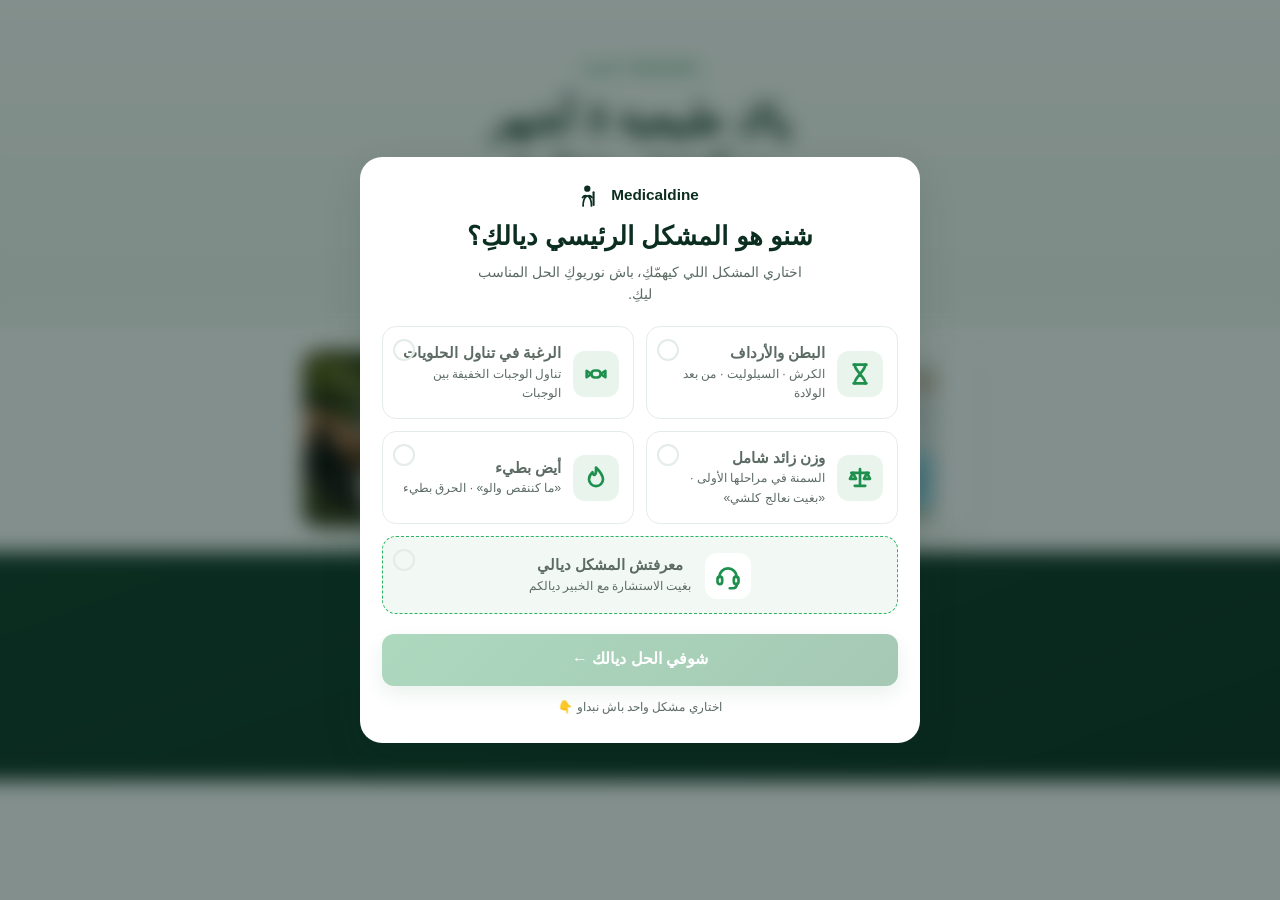
==== commit cb4a212d: ";n" ====
--- a/index.html
+++ b/index.html
@@ -37,9 +37,9 @@
     <p class="lead">حتا يوصلك عاد خلصي · التوصيل مجاني في كل المغرب</p>
   </div>
   <div class="gstrip">
-    <img src="img/prod-shar.jpg" alt="">
-    <img src="img/prod-cream.jpg" alt="">
-    <img src="img/prod-drink.jpg" alt="">
+    <img src="img/prod-shar.png" alt="">
+    <img src="img/prod-cream.png" alt="">
+    <img src="img/prod-drink.png" alt="">
     <img src="img/pack-nature.jpg" alt="">
   </div>
   <div class="gband"></div>
--- a/styles.css
+++ b/styles.css
@@ -449,13 +449,9 @@
 #offres .tier.sel{background:var(--mint-2)}
 #offres .tier.sel::before{content:"";position:absolute;inset-inline-start:0;top:0;bottom:0;width:3px;background:var(--green)}
 #offres .tier-head{display:flex;align-items:center;gap:14px;padding:14px 16px}
-/* Vignette pack : les images des produits du pack, en grille compacte */
-#offres .tier-imgs{flex:none;width:74px;height:74px;background:#f3f6f4;border-radius:12px;padding:5px;display:grid;gap:3px;place-items:center}
-#offres .tier-imgs img{width:100%;height:100%;object-fit:cover;border-radius:7px;min-width:0;min-height:0}
-#offres .tier-imgs[data-count="2"]{grid-template-columns:1fr 1fr}
-#offres .tier-imgs[data-count="3"]{grid-template-columns:1fr 1fr;grid-template-rows:1fr 1fr}
-#offres .tier-imgs[data-count="3"] img:first-child{grid-column:1 / span 2}
-#offres .tier-imgs[data-count="4"]{grid-template-columns:1fr 1fr;grid-template-rows:1fr 1fr}
+/* Vignette pack : packshot transparent qui flotte (sans carré de fond) */
+#offres .tier-imgs{flex:none;width:78px;height:78px;display:flex;align-items:flex-end;justify-content:center}
+#offres .tier-imgs img{width:100%;height:100%;object-fit:contain;filter:drop-shadow(0 6px 8px rgba(11,46,32,.16))}
 #offres .tier-imgs > svg{width:34px;height:34px;color:var(--green)}
 #offres .tier-info{flex:1;min-width:0;display:flex;flex-direction:column;gap:1px}
 #offres .tier-tag{display:inline-flex;align-items:center;gap:7px;font-size:.78rem;font-weight:700;color:var(--muted)}
